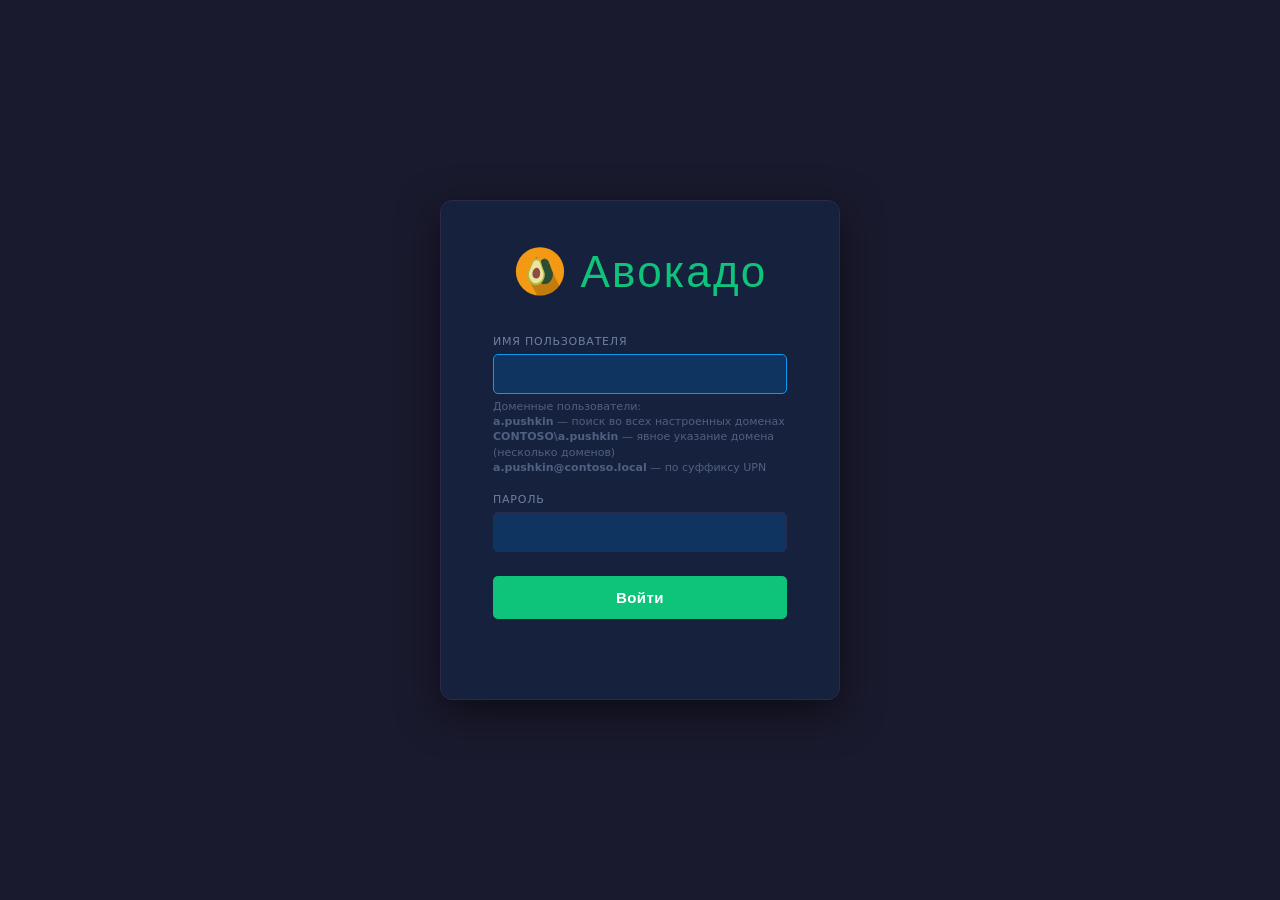
==== static/login.html @ c4aa6ef7 "v1.0.001: auth (local + multi-domain AD), Nunito font, UI refinements Authentication: - app/auth.py:" ====
<!DOCTYPE html>
<html lang="ru">
<head>
  <meta charset="UTF-8">
  <meta name="viewport" content="width=device-width, initial-scale=1.0">
  <title>Авокадо — Вход</title>
  <link rel="icon" href="/static/favicon.svg" sizes="any" type="image/svg+xml">
  <style>
    *, *::before, *::after { box-sizing: border-box; margin: 0; padding: 0; }

    body {
      background: #1a1a2e;
      color: #e0e0e0;
      font-family: 'Segoe UI', system-ui, sans-serif;
      font-size: 14px;
      height: 100vh;
      display: flex;
      align-items: center;
      justify-content: center;
    }

    .login-card {
      background: #16213e;
      border: 1px solid #2a2a4a;
      border-radius: 12px;
      padding: 44px 52px;
      width: 400px;
      box-shadow: 0 12px 40px rgba(0,0,0,0.55);
    }

    .login-brand {
      display: flex;
      align-items: center;
      justify-content: center;
      gap: 14px;
      margin-bottom: 36px;
    }
    .login-brand span {
      font-family: Impact, 'Arial Narrow', sans-serif;
      font-size: 44px;
      color: #0ec47a;
      letter-spacing: 0.05em;
    }

    .form-label {
      display: block;
      font-size: 11px;
      color: #7080a0;
      text-transform: uppercase;
      letter-spacing: 0.07em;
      margin-bottom: 6px;
    }

    .form-group { margin-bottom: 18px; }

    .form-input {
      width: 100%;
      background: #0f3460;
      border: 1px solid #2a2a4a;
      border-radius: 5px;
      color: #e0e0e0;
      padding: 11px 14px;
      font-size: 14px;
      outline: none;
      transition: border-color 0.15s;
    }
    .form-input:focus { border-color: #0f9af0; }

    .btn-login {
      width: 100%;
      background: #0ec47a;
      color: #fff;
      border: none;
      border-radius: 5px;
      padding: 13px;
      font-size: 15px;
      font-weight: 600;
      cursor: pointer;
      margin-top: 6px;
      transition: filter 0.15s;
      letter-spacing: 0.03em;
    }
    .btn-login:hover   { filter: brightness(1.1); }
    .btn-login:active  { filter: brightness(0.95); }
    .btn-login:disabled { opacity: 0.6; cursor: not-allowed; filter: none; }

    .hint {
      font-size: 11px;
      color: #506080;
      margin-top: 5px;
      line-height: 1.4;
    }
    .error-msg {
      min-height: 22px;
      margin-top: 14px;
      font-size: 13px;
      color: #e74c3c;
      white-space: pre-line;
      line-height: 1.5;
    }
  </style>
</head>
<body>
<div class="login-card">

  <div class="login-brand">
    <img src="/static/favicon.svg" width="54" height="54" alt="">
    <span>Авокадо</span>
  </div>

  <form id="login-form" autocomplete="on">
    <div class="form-group">
      <label class="form-label" for="username">Имя пользователя</label>
      <input id="username" class="form-input" type="text"
             autocomplete="username" autofocus spellcheck="false">
      <div class="hint">
        Доменные пользователи:<br>
        <strong>a.pushkin</strong> — поиск во всех настроенных доменах<br>
        <strong>CONTOSO\a.pushkin</strong> — явное указание домена (несколько доменов)<br>
        <strong>a.pushkin@contoso.local</strong> — по суффиксу UPN
      </div>
    </div>
    <div class="form-group">
      <label class="form-label" for="password">Пароль</label>
      <input id="password" class="form-input" type="password"
             autocomplete="current-password">
    </div>
    <button id="btn-submit" class="btn-login" type="submit">Войти</button>
    <div id="error-msg" class="error-msg"></div>
  </form>

</div>
<script>
document.getElementById('login-form').addEventListener('submit', async e => {
  e.preventDefault();
  const username = document.getElementById('username').value.trim();
  const password = document.getElementById('password').value;
  const errEl    = document.getElementById('error-msg');
  const btn      = document.getElementById('btn-submit');

  if (!username) { errEl.textContent = 'Введите имя пользователя'; return; }

  errEl.textContent = '';
  btn.disabled = true;
  btn.textContent  = 'Проверка…';

  try {
    const resp = await fetch('/api/auth/login', {
      method:  'POST',
      headers: { 'Content-Type': 'application/json' },
      body:    JSON.stringify({ username, password }),
    });

    if (resp.ok) {
      const next = new URLSearchParams(location.search).get('next') || '/';
      location.href = next;
    } else {
      const data = await resp.json().catch(() => ({}));
      errEl.textContent = data.detail || 'Неверное имя пользователя или пароль';
      btn.disabled = false;
      btn.textContent = 'Войти';
      document.getElementById('password').select();
    }
  } catch {
    errEl.textContent = 'Ошибка подключения к серверу';
    btn.disabled = false;
    btn.textContent = 'Войти';
  }
});
</script>
</body>
</html>
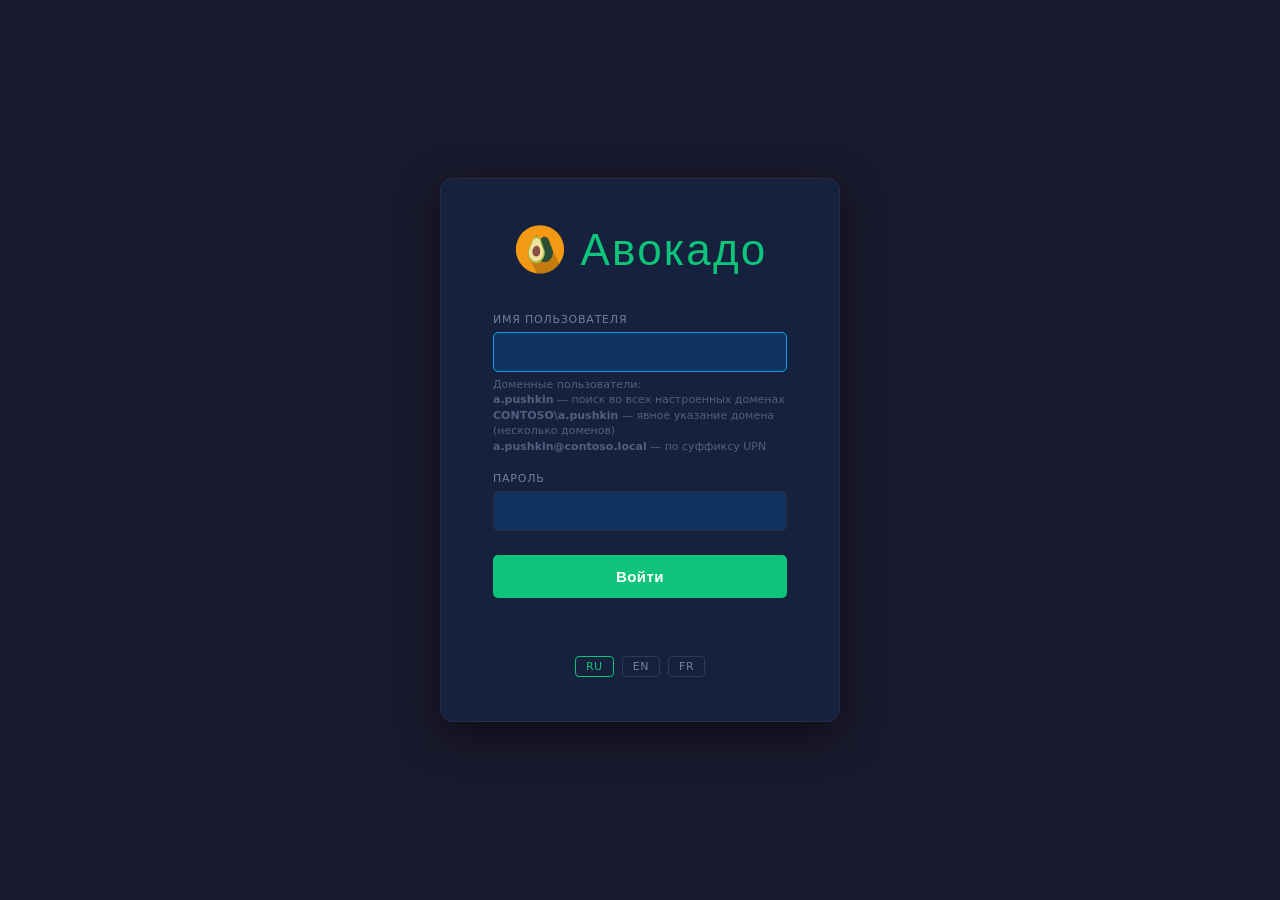
==== commit 0d06687b: "v1.1.000: i18n (RU/EN/FR), panel header alignment fix, configurable session TTL - Добавлена система " ====
--- a/static/login.html
+++ b/static/login.html
@@ -98,6 +98,27 @@
       white-space: pre-line;
       line-height: 1.5;
     }
+
+    .lang-row {
+      display: flex;
+      justify-content: center;
+      gap: 8px;
+      margin-top: 22px;
+    }
+    .lang-btn {
+      background: transparent;
+      border: 1px solid #2a3a5a;
+      border-radius: 4px;
+      color: #7080a0;
+      font-size: 11px;
+      padding: 3px 10px;
+      cursor: pointer;
+      font-family: inherit;
+      letter-spacing: 0.05em;
+      transition: border-color 0.15s, color 0.15s;
+    }
+    .lang-btn:hover  { border-color: #0ec47a; color: #0ec47a; }
+    .lang-btn.active { border-color: #0ec47a; color: #0ec47a; }
   </style>
 </head>
 <body>
@@ -110,10 +131,10 @@
 
   <form id="login-form" autocomplete="on">
     <div class="form-group">
-      <label class="form-label" for="username">Имя пользователя</label>
+      <label class="form-label" for="username" data-i18n="login.username_label">Имя пользователя</label>
       <input id="username" class="form-input" type="text"
              autocomplete="username" autofocus spellcheck="false">
-      <div class="hint">
+      <div class="hint" id="domain-hint" data-i18n-html="login.domain_hint">
         Доменные пользователи:<br>
         <strong>a.pushkin</strong> — поиск во всех настроенных доменах<br>
         <strong>CONTOSO\a.pushkin</strong> — явное указание домена (несколько доменов)<br>
@@ -121,16 +142,45 @@
       </div>
     </div>
     <div class="form-group">
-      <label class="form-label" for="password">Пароль</label>
+      <label class="form-label" for="password" data-i18n="login.password_label">Пароль</label>
       <input id="password" class="form-input" type="password"
              autocomplete="current-password">
     </div>
-    <button id="btn-submit" class="btn-login" type="submit">Войти</button>
+    <button id="btn-submit" class="btn-login" type="submit" data-i18n="login.submit">Войти</button>
     <div id="error-msg" class="error-msg"></div>
   </form>
 
+  <div class="lang-row">
+    <button class="lang-btn" data-lang="ru">RU</button>
+    <button class="lang-btn" data-lang="en">EN</button>
+    <button class="lang-btn" data-lang="fr">FR</button>
+  </div>
+
 </div>
+<script src="/static/i18n.js"></script>
 <script>
+document.addEventListener('DOMContentLoaded', async () => {
+  await I18n.init();
+  I18n.applyToDOM();
+  _updateLangBtns();
+  document.title = I18n.t('login.page_title');
+
+  document.querySelectorAll('.lang-btn').forEach(btn => {
+    btn.addEventListener('click', async () => {
+      await I18n.setLang(btn.dataset.lang);
+      I18n.applyToDOM();
+      _updateLangBtns();
+      document.title = I18n.t('login.page_title');
+    });
+  });
+});
+
+function _updateLangBtns() {
+  document.querySelectorAll('.lang-btn').forEach(btn => {
+    btn.classList.toggle('active', btn.dataset.lang === I18n.getLang());
+  });
+}
+
 document.getElementById('login-form').addEventListener('submit', async e => {
   e.preventDefault();
   const username = document.getElementById('username').value.trim();
@@ -138,11 +188,11 @@
   const errEl    = document.getElementById('error-msg');
   const btn      = document.getElementById('btn-submit');
 
-  if (!username) { errEl.textContent = 'Введите имя пользователя'; return; }
+  if (!username) { errEl.textContent = I18n.t('login.error_empty_username'); return; }
 
   errEl.textContent = '';
   btn.disabled = true;
-  btn.textContent  = 'Проверка…';
+  btn.textContent  = I18n.t('login.submit_checking');
 
   try {
     const resp = await fetch('/api/auth/login', {
@@ -156,15 +206,15 @@
       location.href = next;
     } else {
       const data = await resp.json().catch(() => ({}));
-      errEl.textContent = data.detail || 'Неверное имя пользователя или пароль';
+      errEl.textContent = data.detail || I18n.t('login.error_wrong_credentials');
       btn.disabled = false;
-      btn.textContent = 'Войти';
+      btn.textContent = I18n.t('login.submit');
       document.getElementById('password').select();
     }
   } catch {
-    errEl.textContent = 'Ошибка подключения к серверу';
+    errEl.textContent = I18n.t('login.error_connection');
     btn.disabled = false;
-    btn.textContent = 'Войти';
+    btn.textContent = I18n.t('login.submit');
   }
 });
 </script>
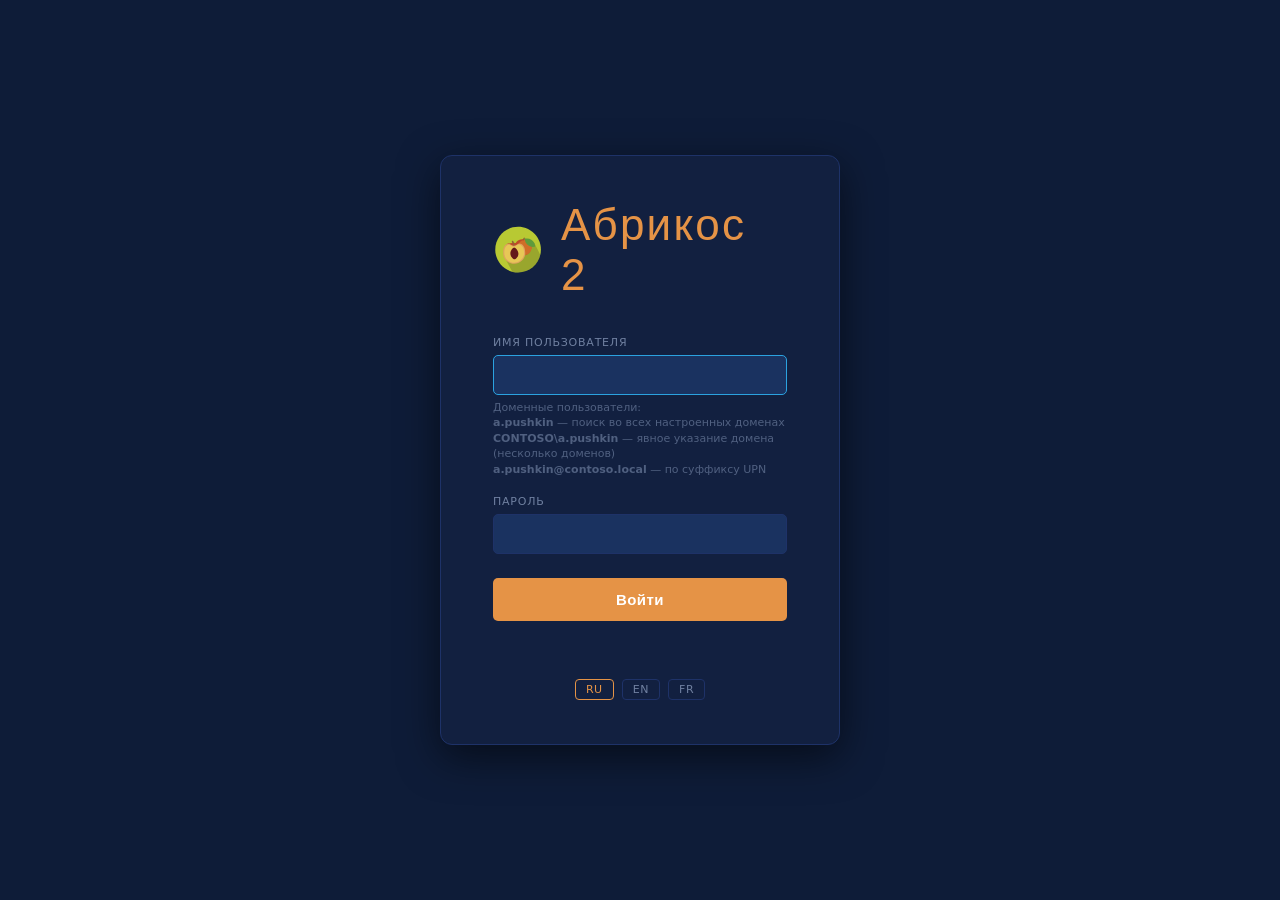
==== commit 65d8f5b4: "rebrand: Авокадо → Абрикос 2, новая палитра и иконка - run.py переименован в apricot2.py - Название " ====
--- a/static/login.html
+++ b/static/login.html
@@ -3,14 +3,14 @@
 <head>
   <meta charset="UTF-8">
   <meta name="viewport" content="width=device-width, initial-scale=1.0">
-  <title>Авокадо — Вход</title>
-  <link rel="icon" href="/static/favicon.svg" sizes="any" type="image/svg+xml">
+  <title>Абрикос 2 — Вход</title>
+  <link rel="icon" href="/static/apricot.svg" sizes="any" type="image/svg+xml">
   <style>
     *, *::before, *::after { box-sizing: border-box; margin: 0; padding: 0; }
 
     body {
-      background: #1a1a2e;
-      color: #e0e0e0;
+      background: #0e1c38;
+      color: #e4e8f4;
       font-family: 'Segoe UI', system-ui, sans-serif;
       font-size: 14px;
       height: 100vh;
@@ -20,8 +20,8 @@
     }
 
     .login-card {
-      background: #16213e;
-      border: 1px solid #2a2a4a;
+      background: #122040;
+      border: 1px solid #1e3268;
       border-radius: 12px;
       padding: 44px 52px;
       width: 400px;
@@ -38,7 +38,7 @@
     .login-brand span {
       font-family: Impact, 'Arial Narrow', sans-serif;
       font-size: 44px;
-      color: #0ec47a;
+      color: #E59346;
       letter-spacing: 0.05em;
     }
 
@@ -55,20 +55,20 @@
 
     .form-input {
       width: 100%;
-      background: #0f3460;
-      border: 1px solid #2a2a4a;
+      background: #1a3260;
+      border: 1px solid #1e3268;
       border-radius: 5px;
-      color: #e0e0e0;
+      color: #e4e8f4;
       padding: 11px 14px;
       font-size: 14px;
       outline: none;
       transition: border-color 0.15s;
     }
-    .form-input:focus { border-color: #0f9af0; }
+    .form-input:focus { border-color: #2BA2E0; }
 
     .btn-login {
       width: 100%;
-      background: #0ec47a;
+      background: #E59346;
       color: #fff;
       border: none;
       border-radius: 5px;
@@ -94,7 +94,7 @@
       min-height: 22px;
       margin-top: 14px;
       font-size: 13px;
-      color: #e74c3c;
+      color: #BD3839;
       white-space: pre-line;
       line-height: 1.5;
     }
@@ -107,7 +107,7 @@
     }
     .lang-btn {
       background: transparent;
-      border: 1px solid #2a3a5a;
+      border: 1px solid #1e3268;
       border-radius: 4px;
       color: #7080a0;
       font-size: 11px;
@@ -117,16 +117,16 @@
       letter-spacing: 0.05em;
       transition: border-color 0.15s, color 0.15s;
     }
-    .lang-btn:hover  { border-color: #0ec47a; color: #0ec47a; }
-    .lang-btn.active { border-color: #0ec47a; color: #0ec47a; }
+    .lang-btn:hover  { border-color: #E59346; color: #E59346; }
+    .lang-btn.active { border-color: #E59346; color: #E59346; }
   </style>
 </head>
 <body>
 <div class="login-card">
 
   <div class="login-brand">
-    <img src="/static/favicon.svg" width="54" height="54" alt="">
-    <span>Авокадо</span>
+    <img src="/static/apricot.svg" width="54" height="54" alt="">
+    <span>Абрикос 2</span>
   </div>
 
   <form id="login-form" autocomplete="on">
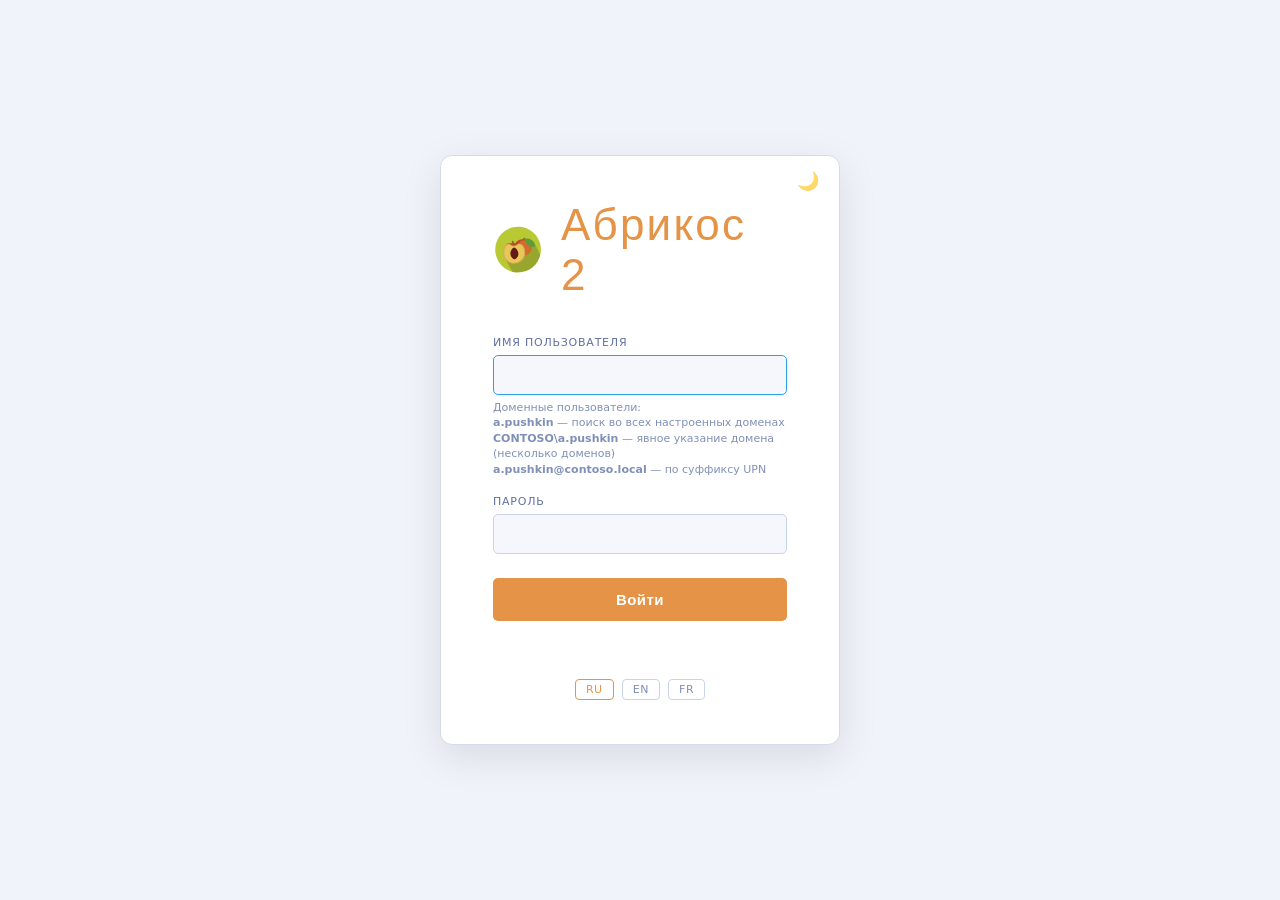
==== commit 599940ef: "feat: светлая/тёмная тема на странице входа CSS на переменных, кнопка 🌙/☀️ в углу карточки. По умолч" ====
--- a/static/login.html
+++ b/static/login.html
@@ -8,25 +8,76 @@
   <style>
     *, *::before, *::after { box-sizing: border-box; margin: 0; padding: 0; }
 
+    /* ── Theme tokens ── */
+    :root, [data-theme="light"] {
+      --bg:          #f0f4fa;
+      --card-bg:     #ffffff;
+      --card-border: #d4dcea;
+      --card-shadow: rgba(0,0,0,0.10);
+      --text:        #1a2540;
+      --label:       #6070a0;
+      --hint:        #8090b8;
+      --input-bg:    #f5f7fc;
+      --input-brd:   #c8d4e8;
+      --input-focus: #2BA2E0;
+      --lang-brd:    #c8d4e8;
+      --lang-clr:    #8090b8;
+      --theme-btn:   #8090b8;
+    }
+    [data-theme="dark"] {
+      --bg:          #0e1c38;
+      --card-bg:     #122040;
+      --card-border: #1e3268;
+      --card-shadow: rgba(0,0,0,0.55);
+      --text:        #e4e8f4;
+      --label:       #7080a0;
+      --hint:        #506080;
+      --input-bg:    #1a3260;
+      --input-brd:   #1e3268;
+      --input-focus: #2BA2E0;
+      --lang-brd:    #1e3268;
+      --lang-clr:    #7080a0;
+      --theme-btn:   #7080a0;
+    }
+
     body {
-      background: #0e1c38;
-      color: #e4e8f4;
+      background: var(--bg);
+      color: var(--text);
       font-family: 'Segoe UI', system-ui, sans-serif;
       font-size: 14px;
       height: 100vh;
       display: flex;
       align-items: center;
       justify-content: center;
+      transition: background 0.2s;
     }
 
     .login-card {
-      background: #122040;
-      border: 1px solid #1e3268;
+      background: var(--card-bg);
+      border: 1px solid var(--card-border);
       border-radius: 12px;
       padding: 44px 52px;
       width: 400px;
-      box-shadow: 0 12px 40px rgba(0,0,0,0.55);
-    }
+      box-shadow: 0 12px 40px var(--card-shadow);
+      position: relative;
+      transition: background 0.2s, border-color 0.2s;
+    }
+
+    .theme-toggle {
+      position: absolute;
+      top: 14px;
+      right: 16px;
+      background: none;
+      border: none;
+      cursor: pointer;
+      font-size: 18px;
+      color: var(--theme-btn);
+      line-height: 1;
+      padding: 2px 4px;
+      opacity: 0.7;
+      transition: opacity 0.15s;
+    }
+    .theme-toggle:hover { opacity: 1; }
 
     .login-brand {
       display: flex;
@@ -45,7 +96,7 @@
     .form-label {
       display: block;
       font-size: 11px;
-      color: #7080a0;
+      color: var(--label);
       text-transform: uppercase;
       letter-spacing: 0.07em;
       margin-bottom: 6px;
@@ -55,16 +106,16 @@
 
     .form-input {
       width: 100%;
-      background: #1a3260;
-      border: 1px solid #1e3268;
+      background: var(--input-bg);
+      border: 1px solid var(--input-brd);
       border-radius: 5px;
-      color: #e4e8f4;
+      color: var(--text);
       padding: 11px 14px;
       font-size: 14px;
       outline: none;
-      transition: border-color 0.15s;
-    }
-    .form-input:focus { border-color: #2BA2E0; }
+      transition: border-color 0.15s, background 0.2s;
+    }
+    .form-input:focus { border-color: var(--input-focus); }
 
     .btn-login {
       width: 100%;
@@ -80,13 +131,13 @@
       transition: filter 0.15s;
       letter-spacing: 0.03em;
     }
-    .btn-login:hover   { filter: brightness(1.1); }
-    .btn-login:active  { filter: brightness(0.95); }
+    .btn-login:hover    { filter: brightness(1.1); }
+    .btn-login:active   { filter: brightness(0.95); }
     .btn-login:disabled { opacity: 0.6; cursor: not-allowed; filter: none; }
 
     .hint {
       font-size: 11px;
-      color: #506080;
+      color: var(--hint);
       margin-top: 5px;
       line-height: 1.4;
     }
@@ -107,9 +158,9 @@
     }
     .lang-btn {
       background: transparent;
-      border: 1px solid #1e3268;
+      border: 1px solid var(--lang-brd);
       border-radius: 4px;
-      color: #7080a0;
+      color: var(--lang-clr);
       font-size: 11px;
       padding: 3px 10px;
       cursor: pointer;
@@ -123,6 +174,7 @@
 </head>
 <body>
 <div class="login-card">
+  <button class="theme-toggle" id="theme-toggle" title="Переключить тему">🌙</button>
 
   <div class="login-brand">
     <img src="/static/apricot.svg" width="54" height="54" alt="">
@@ -159,6 +211,41 @@
 </div>
 <script src="/static/i18n.js"></script>
 <script>
+// ── Theme ────────────────────────────────────────────────────────────────────
+function _getLoginTheme() {
+  try {
+    const obj = JSON.parse(localStorage.getItem('avocado-theme') || 'null');
+    if (obj && obj.until && Date.now() < obj.until) return obj.value;
+  } catch (e) {}
+  return 'light';   // default on login page
+}
+
+function _applyLoginTheme(theme) {
+  document.documentElement.setAttribute('data-theme', theme);
+  const btn = document.getElementById('theme-toggle');
+  if (btn) btn.textContent = theme === 'light' ? '🌙' : '☀️';
+}
+
+function _nextLoginTransition() {
+  const now = new Date(), next = new Date(now);
+  next.setSeconds(0); next.setMilliseconds(0);
+  const h = now.getHours();
+  if (h >= 9 && h < 18) { next.setHours(18, 0); }
+  else if (h < 9)        { next.setHours(9, 0); }
+  else                   { next.setDate(next.getDate() + 1); next.setHours(9, 0); }
+  return next.getTime();
+}
+
+_applyLoginTheme(_getLoginTheme());
+
+document.getElementById('theme-toggle').addEventListener('click', () => {
+  const isDark = document.documentElement.getAttribute('data-theme') === 'dark';
+  const newTheme = isDark ? 'light' : 'dark';
+  localStorage.setItem('avocado-theme', JSON.stringify({ value: newTheme, until: _nextLoginTransition() }));
+  _applyLoginTheme(newTheme);
+});
+
+// ── Init ─────────────────────────────────────────────────────────────────────
 document.addEventListener('DOMContentLoaded', async () => {
   await I18n.init();
   I18n.applyToDOM();
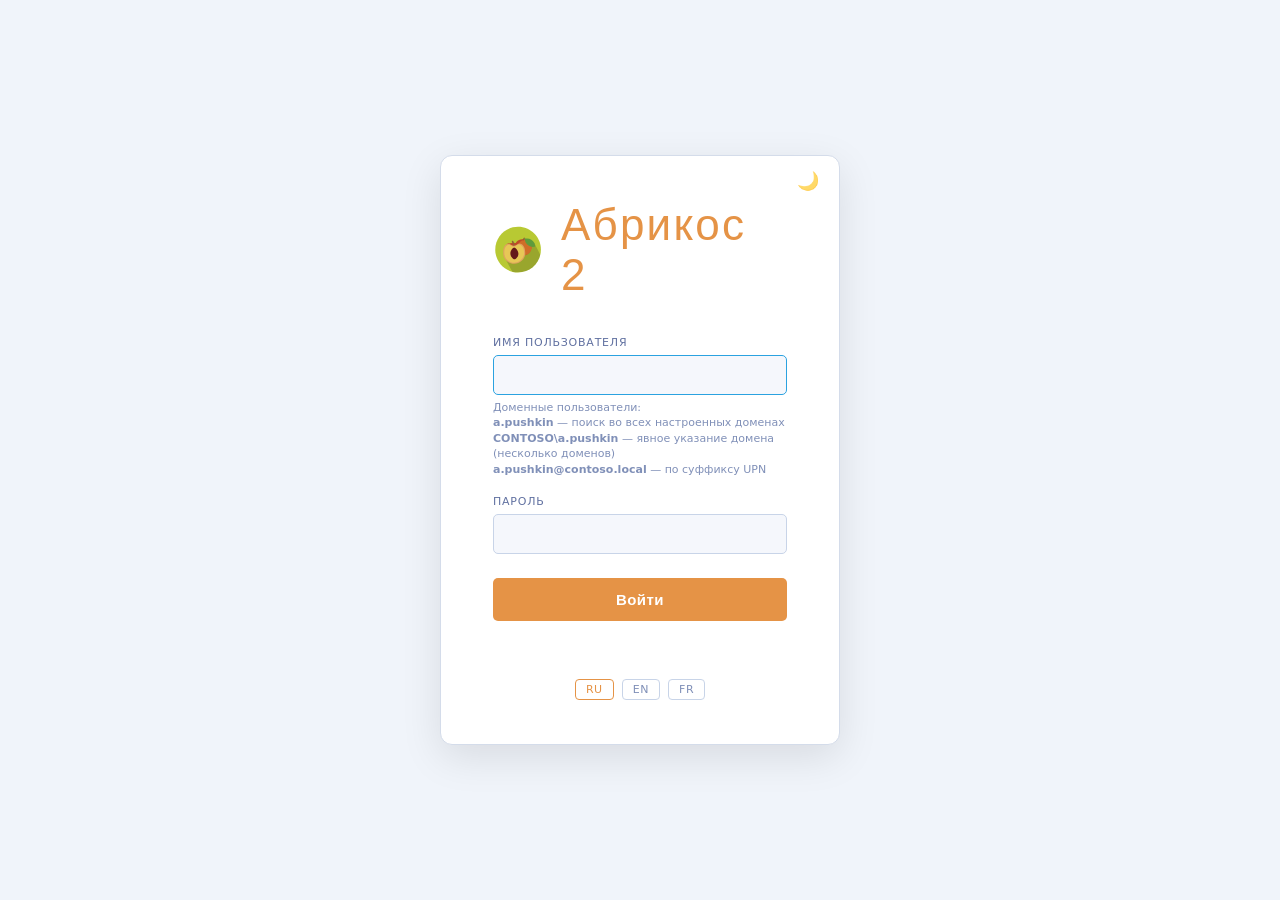
==== commit 59b2b23d: "security: валидация параметров экспорта, open redirect, заголовки, зависимости - _validate_audio_par" ====
--- a/static/login.html
+++ b/static/login.html
@@ -214,7 +214,7 @@
 // ── Theme ────────────────────────────────────────────────────────────────────
 function _getLoginTheme() {
   try {
-    const obj = JSON.parse(localStorage.getItem('avocado-theme') || 'null');
+    const obj = JSON.parse(localStorage.getItem('apricot-theme') || 'null');
     if (obj && obj.until && Date.now() < obj.until) return obj.value;
   } catch (e) {}
   return 'light';   // default on login page
@@ -241,7 +241,7 @@
 document.getElementById('theme-toggle').addEventListener('click', () => {
   const isDark = document.documentElement.getAttribute('data-theme') === 'dark';
   const newTheme = isDark ? 'light' : 'dark';
-  localStorage.setItem('avocado-theme', JSON.stringify({ value: newTheme, until: _nextLoginTransition() }));
+  localStorage.setItem('apricot-theme', JSON.stringify({ value: newTheme, until: _nextLoginTransition() }));
   _applyLoginTheme(newTheme);
 });
 
@@ -289,7 +289,9 @@
     });
 
     if (resp.ok) {
-      const next = new URLSearchParams(location.search).get('next') || '/';
+      let next = new URLSearchParams(location.search).get('next') || '/';
+      // only same-origin paths: block '//evil.com', '/\evil.com', 'https://...'
+      if (!/^\/(?![\/\\])/.test(next)) next = '/';
       location.href = next;
     } else {
       const data = await resp.json().catch(() => ({}));
